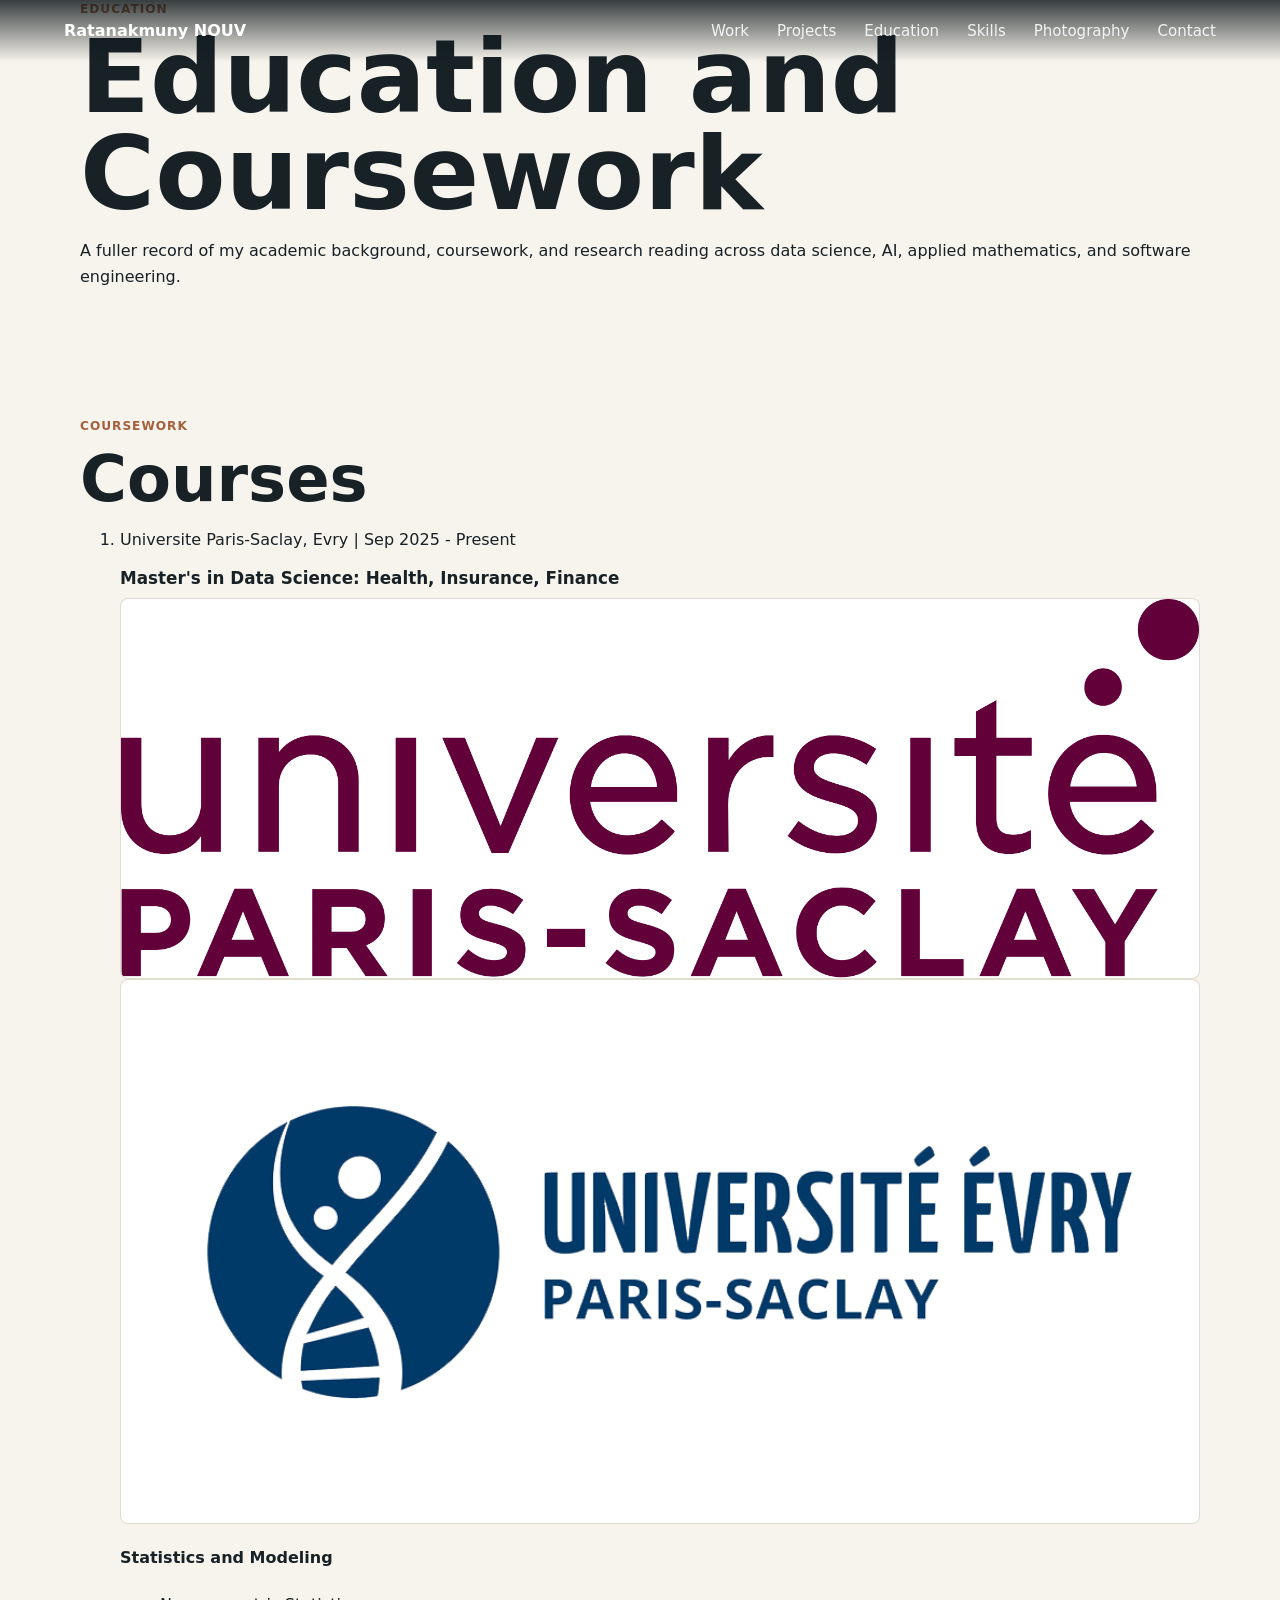
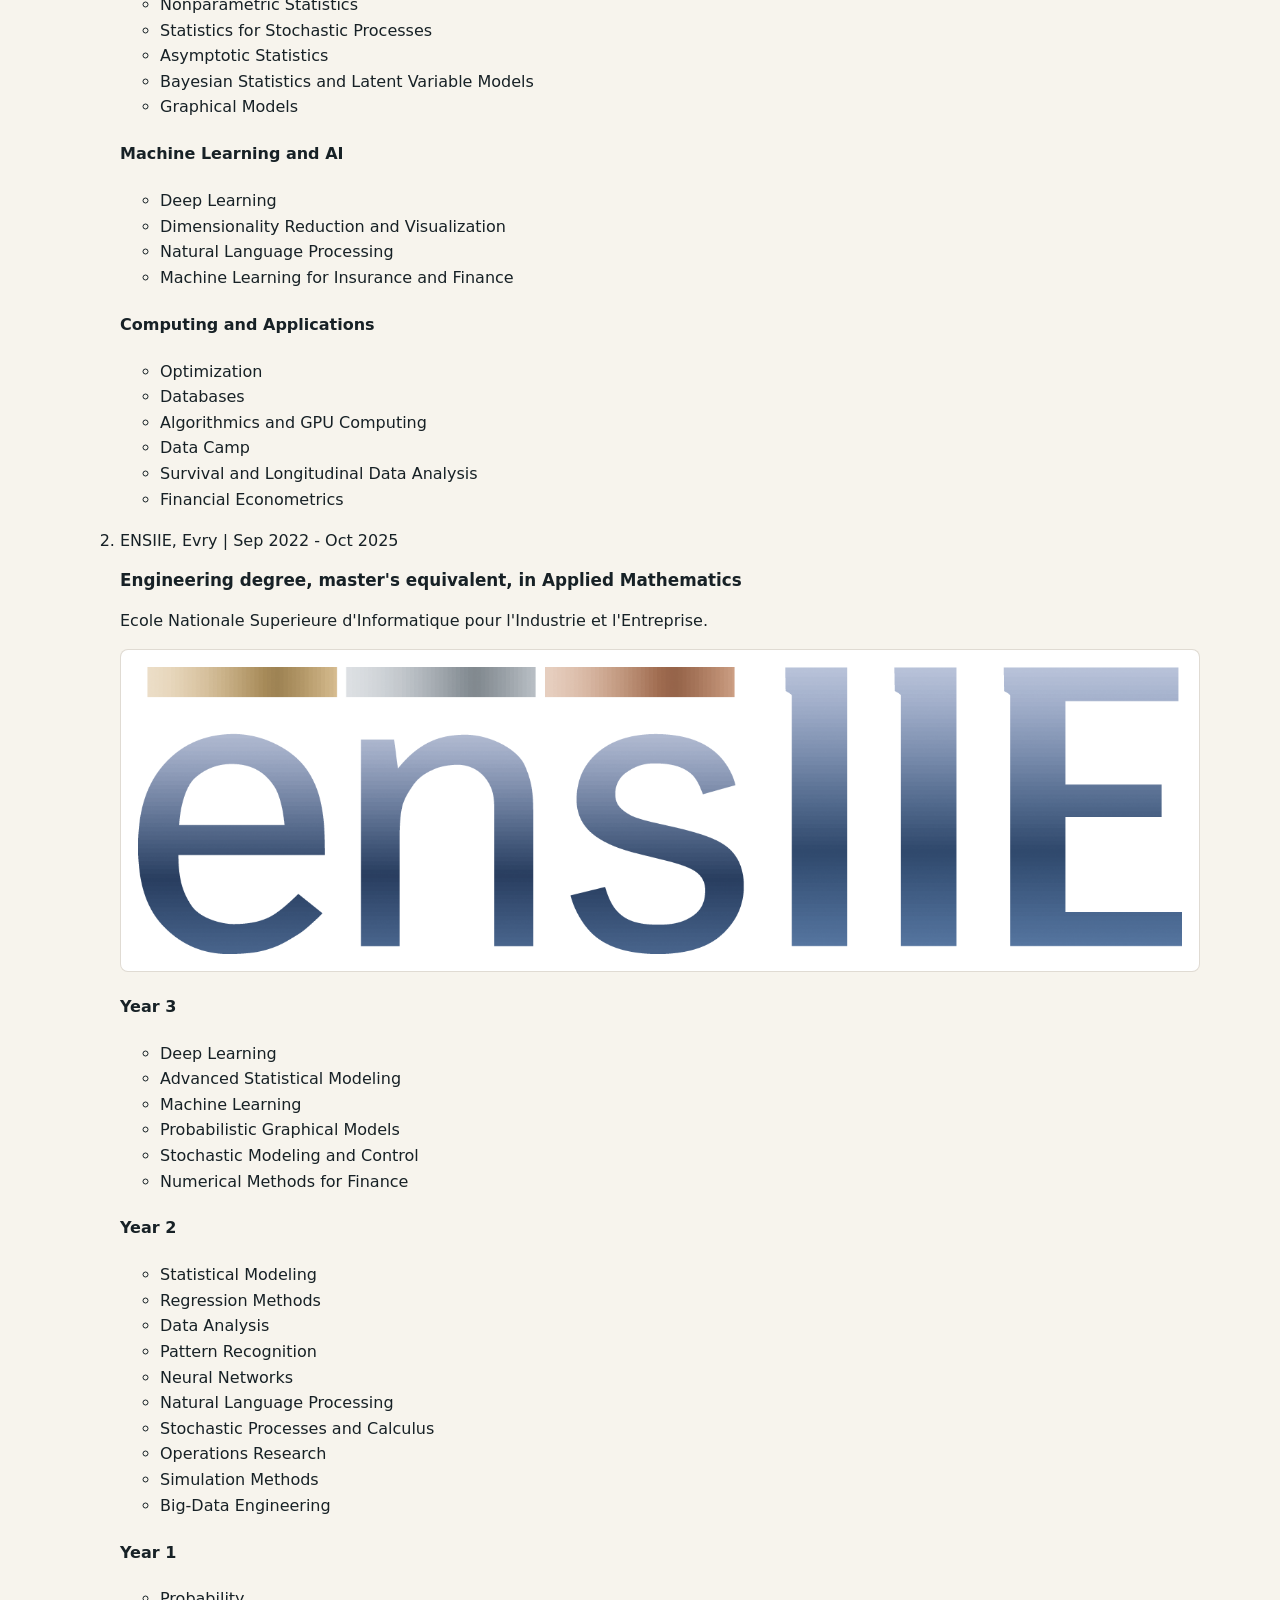
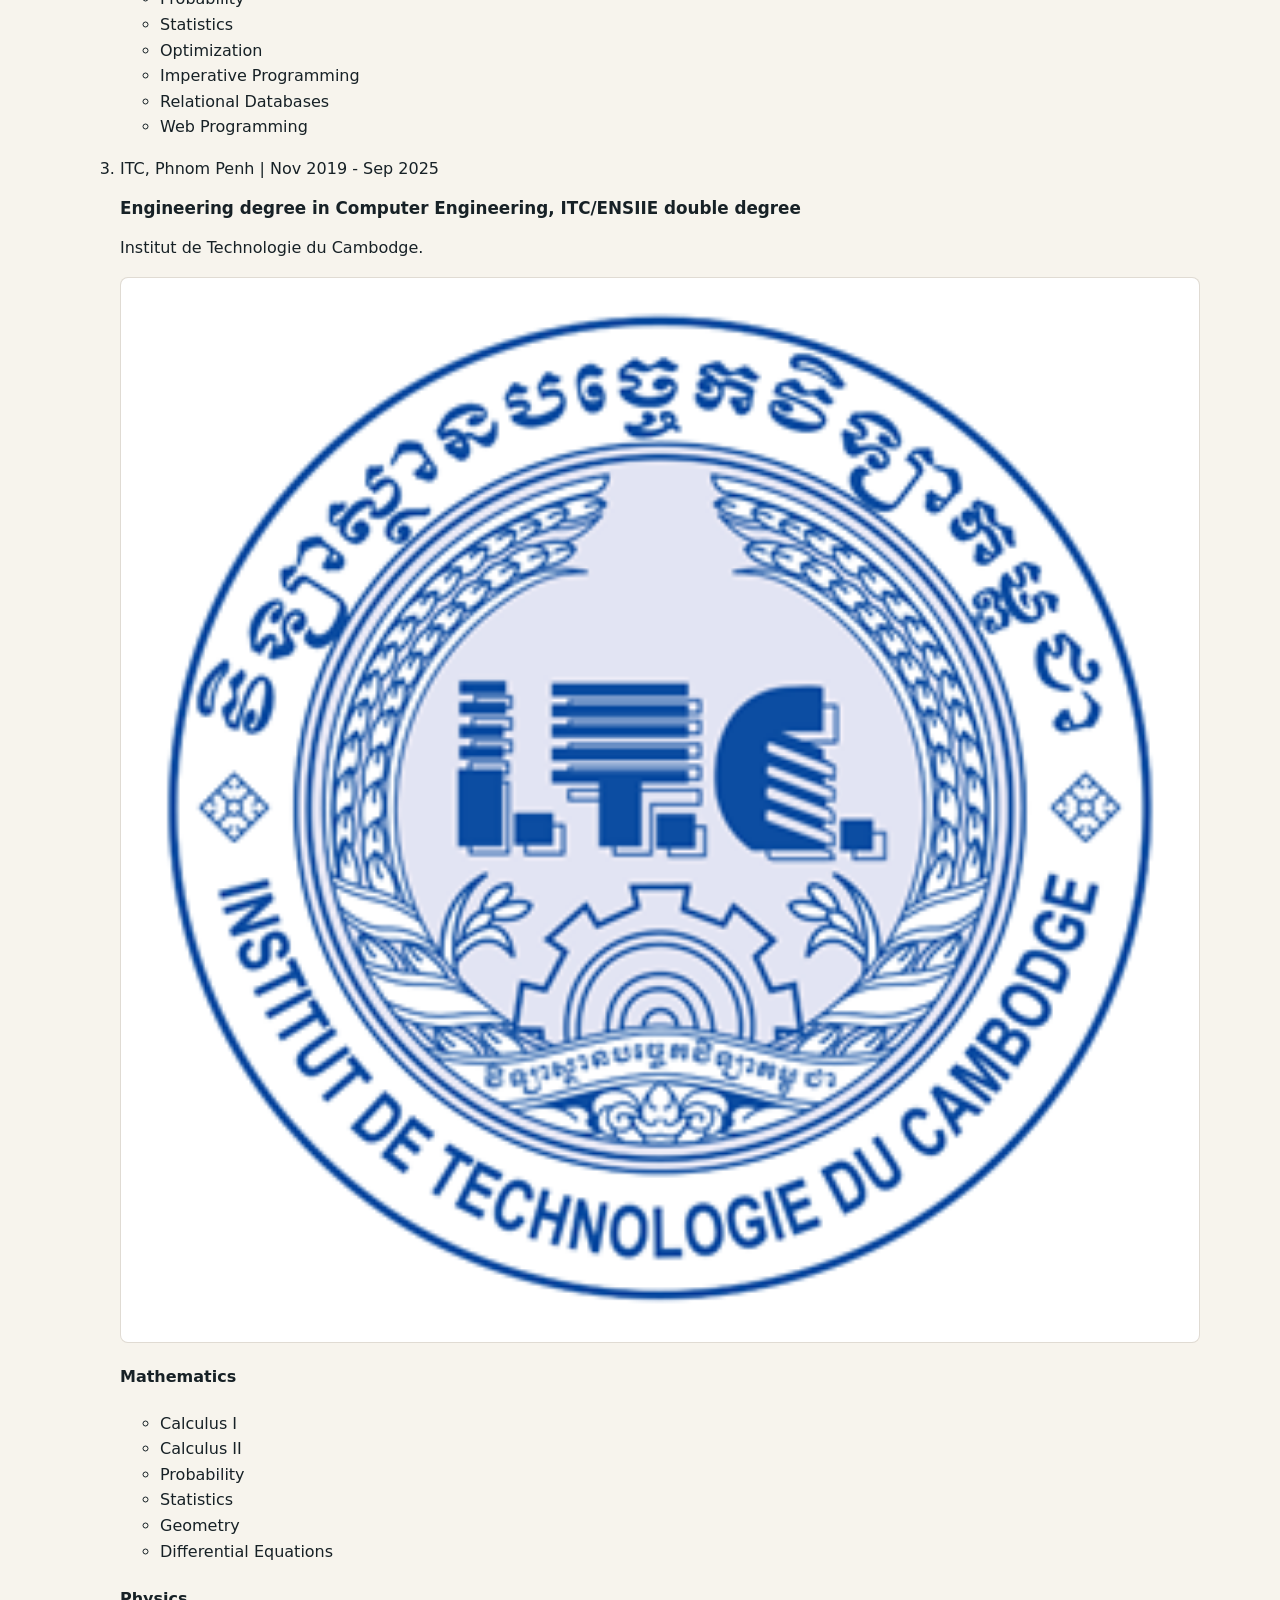
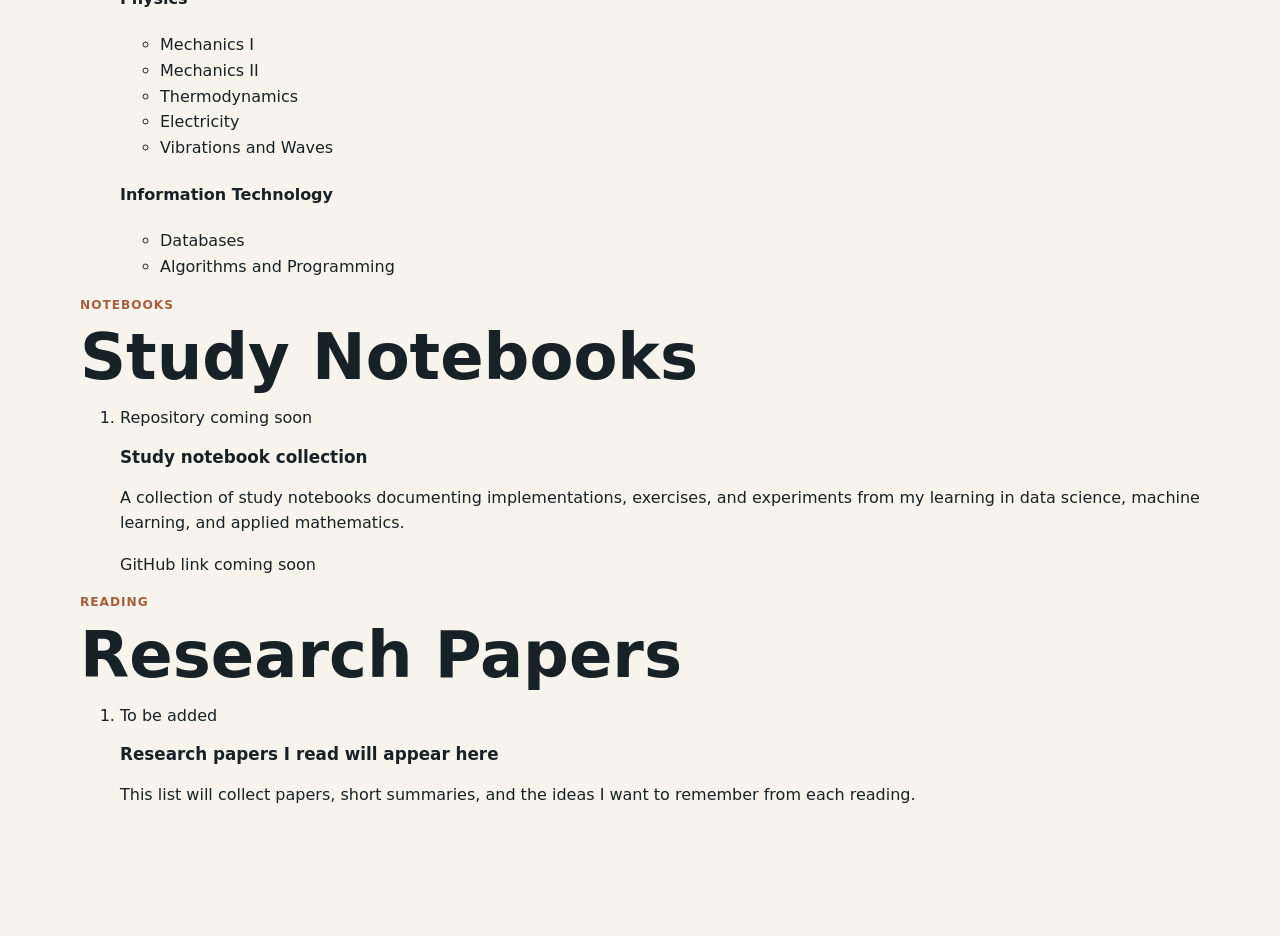
==== education.html @ 9e2388a7 "Add education page" ====
<!DOCTYPE html>
<html lang="en">
<head>
  <meta charset="UTF-8">
  <meta name="viewport" content="width=device-width, initial-scale=1.0">
  <meta name="description" content="Education, coursework, and research papers followed by Ratanakmuny NOUV, also known as rmnouv, across data science, AI, applied mathematics, and software engineering.">
  <meta name="author" content="Ratanakmuny NOUV">
  <meta name="robots" content="index, follow">
  <link rel="canonical" href="https://rmnouv.github.io/education.html">
  <meta property="og:title" content="Education | Ratanakmuny NOUV | rmnouv">
  <meta property="og:description" content="Education, coursework, and research papers followed by Ratanakmuny NOUV.">
  <meta property="og:url" content="https://rmnouv.github.io/education.html">
  <meta property="og:type" content="website">
  <meta property="og:image" content="https://rmnouv.github.io/profile.jpg">
  <meta name="twitter:card" content="summary_large_image">
  <meta name="twitter:title" content="Education | Ratanakmuny NOUV | rmnouv">
  <meta name="twitter:description" content="Education, coursework, and research papers followed by Ratanakmuny NOUV.">
  <meta name="twitter:image" content="https://rmnouv.github.io/profile.jpg">
  <title>Education | Ratanakmuny NOUV | rmnouv</title>
  <link rel="stylesheet" href="styles.css">
</head>
<body class="subpage">
  <header class="site-header">
    <a class="brand" href="index.html#top">Ratanakmuny NOUV</a>
    <nav class="nav" aria-label="Main navigation">
      <a href="index.html#work">Work</a>
      <a href="index.html#projects">Projects</a>
      <a href="education.html">Education</a>
      <a href="index.html#skills">Skills</a>
      <a href="index.html#photography">Photography</a>
      <a href="index.html#contact">Contact</a>
    </nav>
  </header>

  <main class="page-shell">
    <section class="page-hero">
      <div class="section-inner">
        <p class="section-kicker">Education</p>
        <h1>Education and Coursework</h1>
        <p>
          A fuller record of my academic background, coursework, and research reading across
          data science, AI, applied mathematics, and software engineering.
        </p>
      </div>
    </section>

    <section class="section education-detail-section">
      <div class="section-inner learning-stack">
        <section class="learning-block" aria-labelledby="courses-heading">
          <div class="learning-block-heading">
            <p class="section-kicker">Coursework</p>
            <h2 id="courses-heading">Courses</h2>
          </div>
          <ol class="learning-list">
            <li class="learning-entry">
              <div class="learning-entry-header">
                <div>
                  <p class="learning-meta">Universite Paris-Saclay, Evry | Sep 2025 - Present</p>
                  <h3>Master's in Data Science: Health, Insurance, Finance</h3>
                </div>
                <div class="learning-logos-row">
                  <div class="logo-mark learning-logo">
                    <img src="universite-paris-saclay.png" alt="Universite Paris-Saclay logo">
                  </div>
                  <div class="logo-mark learning-logo">
                    <img src="universite-evry-paris-saclay.png" alt="Universite Evry Paris-Saclay logo">
                  </div>
                </div>
              </div>
              <div class="course-groups">
                <div class="course-group">
                  <h4>Statistics and Modeling</h4>
                  <ul>
                    <li>Nonparametric Statistics</li>
                    <li>Statistics for Stochastic Processes</li>
                    <li>Asymptotic Statistics</li>
                    <li>Bayesian Statistics and Latent Variable Models</li>
                    <li>Graphical Models</li>
                  </ul>
                </div>
                <div class="course-group">
                  <h4>Machine Learning and AI</h4>
                  <ul>
                    <li>Deep Learning</li>
                    <li>Dimensionality Reduction and Visualization</li>
                    <li>Natural Language Processing</li>
                    <li>Machine Learning for Insurance and Finance</li>
                  </ul>
                </div>
                <div class="course-group">
                  <h4>Computing and Applications</h4>
                  <ul>
                    <li>Optimization</li>
                    <li>Databases</li>
                    <li>Algorithmics and GPU Computing</li>
                    <li>Data Camp</li>
                    <li>Survival and Longitudinal Data Analysis</li>
                    <li>Financial Econometrics</li>
                  </ul>
                </div>
              </div>
            </li>
            <li class="learning-entry">
              <div class="learning-entry-header">
                <div>
                  <p class="learning-meta">ENSIIE, Evry | Sep 2022 - Oct 2025</p>
                  <h3>Engineering degree, master's equivalent, in Applied Mathematics</h3>
                  <p>Ecole Nationale Superieure d'Informatique pour l'Industrie et l'Entreprise.</p>
                </div>
                <div class="logo-mark learning-logo">
                  <img src="ensiie.svg" alt="ENSIIE logo">
                </div>
              </div>
              <div class="course-groups">
                <div class="course-group">
                  <h4>Year 3</h4>
                  <ul>
                    <li>Deep Learning</li>
                    <li>Advanced Statistical Modeling</li>
                    <li>Machine Learning</li>
                    <li>Probabilistic Graphical Models</li>
                    <li>Stochastic Modeling and Control</li>
                    <li>Numerical Methods for Finance</li>
                  </ul>
                </div>
                <div class="course-group">
                  <h4>Year 2</h4>
                  <ul>
                    <li>Statistical Modeling</li>
                    <li>Regression Methods</li>
                    <li>Data Analysis</li>
                    <li>Pattern Recognition</li>
                    <li>Neural Networks</li>
                    <li>Natural Language Processing</li>
                    <li>Stochastic Processes and Calculus</li>
                    <li>Operations Research</li>
                    <li>Simulation Methods</li>
                    <li>Big-Data Engineering</li>
                  </ul>
                </div>
                <div class="course-group">
                  <h4>Year 1</h4>
                  <ul>
                    <li>Probability</li>
                    <li>Statistics</li>
                    <li>Optimization</li>
                    <li>Imperative Programming</li>
                    <li>Relational Databases</li>
                    <li>Web Programming</li>
                  </ul>
                </div>
              </div>
            </li>
            <li class="learning-entry">
              <div class="learning-entry-header">
                <div>
                  <p class="learning-meta">ITC, Phnom Penh | Nov 2019 - Sep 2025</p>
                  <h3>Engineering degree in Computer Engineering, ITC/ENSIIE double degree</h3>
                  <p>Institut de Technologie du Cambodge.</p>
                </div>
                <div class="logo-mark learning-logo">
                  <img class="itc-logo" src="itc.png" alt="Institut de Technologie du Cambodge logo">
                </div>
              </div>
              <div class="course-groups">
                <div class="course-group">
                  <h4>Mathematics</h4>
                  <ul>
                    <li>Calculus I</li>
                    <li>Calculus II</li>
                    <li>Probability</li>
                    <li>Statistics</li>
                    <li>Geometry</li>
                    <li>Differential Equations</li>
                  </ul>
                </div>
                <div class="course-group">
                  <h4>Physics</h4>
                  <ul>
                    <li>Mechanics I</li>
                    <li>Mechanics II</li>
                    <li>Thermodynamics</li>
                    <li>Electricity</li>
                    <li>Vibrations and Waves</li>
                  </ul>
                </div>
                <div class="course-group">
                  <h4>Information Technology</h4>
                  <ul>
                    <li>Databases</li>
                    <li>Algorithms and Programming</li>
                  </ul>
                </div>
              </div>
            </li>
          </ol>
        </section>

        <section class="learning-block" aria-labelledby="notebooks-heading">
          <div class="learning-block-heading">
            <p class="section-kicker">Notebooks</p>
            <h2 id="notebooks-heading">Study Notebooks</h2>
          </div>
          <ol class="learning-list">
            <li class="learning-entry">
              <p class="learning-meta">Repository coming soon</p>
              <h3>Study notebook collection</h3>
              <p>
                A collection of study notebooks documenting implementations, exercises, and
                experiments from my learning in data science, machine learning, and applied
                mathematics.
              </p>
              <span class="notebook-link pending">GitHub link coming soon</span>
            </li>
          </ol>
        </section>

        <section class="learning-block" aria-labelledby="papers-heading">
          <div class="learning-block-heading">
            <p class="section-kicker">Reading</p>
            <h2 id="papers-heading">Research Papers</h2>
          </div>
          <ol class="learning-list">
            <li class="learning-entry">
              <p class="learning-meta">To be added</p>
              <h3>Research papers I read will appear here</h3>
              <p>
                This list will collect papers, short summaries, and the ideas I want to remember
                from each reading.
              </p>
            </li>
          </ol>
        </section>
      </div>
    </section>
  </main>
</body>
</html>
---- styles.css ----
:root {
  --ink: #172126;
  --muted: #66737a;
  --paper: #f7f4ed;
  --surface: #ffffff;
  --line: #d9d4ca;
  --forest: #284b3f;
  --river: #2d6478;
  --clay: #a65f3d;
  --night: #0e1619;
  --shadow: 0 18px 45px rgba(23, 33, 38, 0.12);
}

* {
  box-sizing: border-box;
}

html {
  scroll-behavior: smooth;
}

body {
  margin: 0;
  color: var(--ink);
  background: var(--paper);
  font-family: Inter, ui-sans-serif, system-ui, -apple-system, BlinkMacSystemFont, "Segoe UI", sans-serif;
  line-height: 1.6;
}

a {
  color: inherit;
  text-decoration: none;
}

.site-header {
  position: fixed;
  top: 0;
  left: 0;
  right: 0;
  z-index: 10;
  display: flex;
  align-items: center;
  justify-content: space-between;
  gap: 24px;
  padding: 18px clamp(20px, 5vw, 64px);
  color: #fff;
  background: linear-gradient(180deg, rgba(14, 22, 25, 0.82), rgba(14, 22, 25, 0));
}

.brand {
  font-weight: 800;
  letter-spacing: 0;
}

.nav {
  display: flex;
  gap: clamp(12px, 3vw, 28px);
  font-size: 0.94rem;
}

.nav a {
  opacity: 0.88;
}

.nav a:hover {
  opacity: 1;
}

.hero {
  position: relative;
  min-height: 92svh;
  display: grid;
  align-items: end;
  padding: 130px clamp(20px, 6vw, 78px) 78px;
  overflow: hidden;
  color: #fff;
}

.hero-image,
.hero-overlay {
  position: absolute;
  inset: 0;
}

.hero-image {
  width: 100%;
  height: 100%;
  object-fit: cover;
  object-position: center 56%;
}

.hero-overlay {
  background:
    linear-gradient(90deg, rgba(14, 22, 25, 0.86) 0%, rgba(14, 22, 25, 0.58) 42%, rgba(14, 22, 25, 0.08) 100%),
    linear-gradient(180deg, rgba(14, 22, 25, 0.12) 50%, rgba(14, 22, 25, 0.62) 100%);
}

.hero-content {
  position: relative;
  max-width: 880px;
}

.eyebrow,
.section-kicker,
.tag {
  margin: 0 0 10px;
  color: var(--clay);
  font-size: 0.76rem;
  font-weight: 800;
  letter-spacing: 0.08em;
  text-transform: uppercase;
}

.hero .eyebrow {
  color: #f6c59e;
}

h1,
h2,
h3,
p {
  overflow-wrap: anywhere;
}

h1 {
  margin: 0;
  max-width: 13ch;
  font-size: clamp(3.25rem, 8vw, 7.8rem);
  line-height: 0.94;
  letter-spacing: 0;
}

h2 {
  margin: 0;
  font-size: clamp(2rem, 5vw, 4.4rem);
  line-height: 1;
  letter-spacing: 0;
}

h3 {
  margin: 0 0 8px;
  font-size: 1.05rem;
  line-height: 1.3;
}

.hero-copy {
  max-width: 620px;
  margin: 28px 0 0;
  font-size: clamp(1.08rem, 2vw, 1.35rem);
  color: rgba(255, 255, 255, 0.88);
}

.hero-actions {
  display: flex;
  flex-wrap: wrap;
  gap: 12px;
  margin-top: 34px;
}

.button {
  display: inline-flex;
  min-height: 46px;
  align-items: center;
  justify-content: center;
  border: 1px solid rgba(255, 255, 255, 0.28);
  border-radius: 4px;
  padding: 11px 18px;
  font-weight: 800;
}

.button.primary {
  color: var(--night);
  background: #fff;
}

.button.secondary {
  color: #fff;
  background: rgba(255, 255, 255, 0.1);
  backdrop-filter: blur(10px);
}

.band {
  background: var(--surface);
}

.section,
.intro,
.contact-section {
  padding: clamp(64px, 10vw, 112px) clamp(20px, 5vw, 64px);
}

.section-inner {
  width: min(1120px, 100%);
  margin: 0 auto;
}

.intro-grid {
  display: grid;
  grid-template-columns: minmax(0, 0.9fr) minmax(280px, 1fr);
  gap: clamp(28px, 7vw, 92px);
  align-items: start;
}

.intro-grid p:last-child {
  margin: 0;
  color: var(--muted);
  font-size: 1.08rem;
}

.section-heading {
  max-width: 760px;
  margin-bottom: 36px;
}

.timeline {
  border-top: 1px solid var(--line);
}

.timeline-item {
  display: grid;
  grid-template-columns: 180px minmax(0, 1fr);
  gap: clamp(22px, 5vw, 64px);
  padding: 28px 0;
  border-bottom: 1px solid var(--line);
}

.timeline-date {
  color: var(--river);
  font-weight: 800;
}

.timeline-item p {
  margin: 0;
  max-width: 820px;
}

.timeline-content {
  display: grid;
  grid-template-columns: 86px minmax(0, 1fr);
  gap: 22px;
  align-items: start;
}

.muted {
  color: var(--muted);
  font-weight: 700;
}

.projects-section {
  background: #eaf0ed;
}

.project-grid {
  display: grid;
  grid-template-columns: repeat(3, minmax(0, 1fr));
  gap: 16px;
}

.project-card,
.skill-group {
  min-height: 100%;
  border: 1px solid var(--line);
  border-radius: 8px;
  background: var(--surface);
  box-shadow: var(--shadow);
}

.project-card {
  display: flex;
  flex-direction: column;
  padding: 24px;
}

.project-card.featured {
  grid-column: span 2;
  background: var(--forest);
  color: #fff;
  border-color: rgba(255, 255, 255, 0.18);
}

.project-card.featured .tag {
  color: #f6c59e;
}

.project-card p:last-child {
  margin-bottom: 0;
  color: var(--muted);
}

.project-card.featured p:last-child {
  color: rgba(255, 255, 255, 0.78);
}

.project-link {
  display: inline-flex;
  align-self: flex-start;
  margin-top: 18px;
  color: var(--river);
  font-weight: 800;
}

.project-card .project-link {
  margin-top: auto;
  padding-top: 18px;
}

.project-card.featured .project-link {
  color: #f6c59e;
}

.project-link:hover {
  text-decoration: underline;
}

.education-section {
  background: var(--surface);
}

.logo-mark {
  display: flex;
  align-items: center;
  justify-content: center;
  overflow: hidden;
  border: 1px solid rgba(217, 212, 202, 0.82);
  border-radius: 8px;
  background: #fff;
}

.logo-mark img {
  display: block;
  width: 100%;
  height: 100%;
  object-fit: contain;
  object-position: center;
}

.company-logo {
  width: 86px;
  height: 70px;
  padding: 10px;
}

.itc-logo {
  object-fit: contain;
  object-position: center;
}

.education-timeline {
  display: flex;
  flex-direction: column;
}

.edu-item {
  display: grid;
  grid-template-columns: 24px 1fr;
  gap: 20px;
  padding-bottom: 32px;
}

.edu-item:last-child {
  padding-bottom: 0;
}

.edu-track {
  display: flex;
  flex-direction: column;
  align-items: center;
  padding-top: 5px;
}

.edu-dot {
  width: 12px;
  height: 12px;
  border-radius: 50%;
  background: var(--river);
  flex-shrink: 0;
}

.edu-track::after {
  content: '';
  flex: 1;
  width: 2px;
  background: linear-gradient(to bottom, var(--river), var(--line));
  margin-top: 8px;
}

.edu-item:last-child .edu-track::after {
  display: none;
}

.edu-content {
  display: flex;
  gap: 18px;
  align-items: center;
}

.edu-logos {
  flex-shrink: 0;
  display: flex;
  flex-direction: column;
  gap: 6px;
}

.edu-logo {
  width: 96px;
  height: 64px;
  padding: 10px 12px;
}

.edu-logos.stacked .edu-logo {
  height: 50px;
  padding: 9px 11px;
}

.edu-info {
  flex: 1;
  min-width: 0;
}

.edu-title-row {
  display: flex;
  align-items: baseline;
  justify-content: space-between;
  gap: 12px;
  flex-wrap: wrap;
  margin-bottom: 3px;
}

.edu-title-row h3 {
  margin: 0;
  font-size: 1rem;
  font-weight: 600;
}

.edu-date {
  font-size: 0.82rem;
  font-weight: 500;
  color: var(--river);
  white-space: nowrap;
}

.edu-degree {
  margin: 0;
  font-size: 0.9rem;
  color: var(--muted);
  line-height: 1.5;
}

.skills-grid {
  display: grid;
  grid-template-columns: repeat(3, minmax(0, 1fr));
  gap: 16px;
}

.skill-group {
  padding: 22px;
}

.skill-group p {
  margin: 0;
  color: var(--muted);
}

.contact-section {
  color: #fff;
  background: var(--night);
}

.contact-inner {
  display: grid;
  grid-template-columns: minmax(0, 1fr) minmax(260px, 0.7fr);
  gap: clamp(28px, 7vw, 96px);
  align-items: start;
}

.contact-inner p {
  max-width: 620px;
  color: rgba(255, 255, 255, 0.72);
}

.contact-links {
  display: grid;
  gap: 12px;
}

.contact-links a {
  display: block;
  border-bottom: 1px solid rgba(255, 255, 255, 0.22);
  padding-bottom: 12px;
  color: rgba(255, 255, 255, 0.86);
  font-weight: 800;
}

.contact-links a:hover {
  color: #fff;
}

@media (max-width: 860px) {
  .site-header {
    position: absolute;
    align-items: flex-start;
  }

  .nav {
    display: none;
  }

  .hero {
    min-height: 90svh;
    padding-top: 112px;
  }

  .hero-image {
    object-position: 58% center;
  }

  .hero-overlay {
    background:
      linear-gradient(180deg, rgba(14, 22, 25, 0.28) 0%, rgba(14, 22, 25, 0.82) 68%, rgba(14, 22, 25, 0.94) 100%),
      linear-gradient(90deg, rgba(14, 22, 25, 0.3), rgba(14, 22, 25, 0.08));
  }

  h1 {
    max-width: 13ch;
    font-size: clamp(3rem, 13vw, 5.8rem);
  }

  .intro-grid,
  .timeline-item,
  .contact-inner {
    grid-template-columns: 1fr;
  }

  .timeline-item {
    gap: 8px;
  }

  .timeline-content {
    grid-template-columns: 72px minmax(0, 1fr);
    gap: 16px;
  }

  .company-logo {
    width: 72px;
    height: 62px;
    padding: 9px;
  }

  .edu-logo {
    width: 80px;
    height: 54px;
    padding: 8px 10px;
  }

  .edu-logos.stacked .edu-logo {
    height: 43px;
  }

  .project-grid,
  .skills-grid {
    grid-template-columns: 1fr;
  }

  .project-card.featured {
    grid-column: auto;
  }
}

@media (max-width: 480px) {
  .hero {
    padding-bottom: 52px;
  }

  .hero-actions {
    align-items: stretch;
    flex-direction: column;
  }

  .button {
    width: 100%;
  }

  .timeline-content {
    grid-template-columns: 1fr;
  }

  .company-logo {
    width: 112px;
    height: 64px;
  }

  .edu-content {
    flex-direction: column;
  }

  .edu-logo {
    width: 112px;
    height: 56px;
  }

  .edu-logos.stacked .edu-logo {
    height: 44px;
  }
}
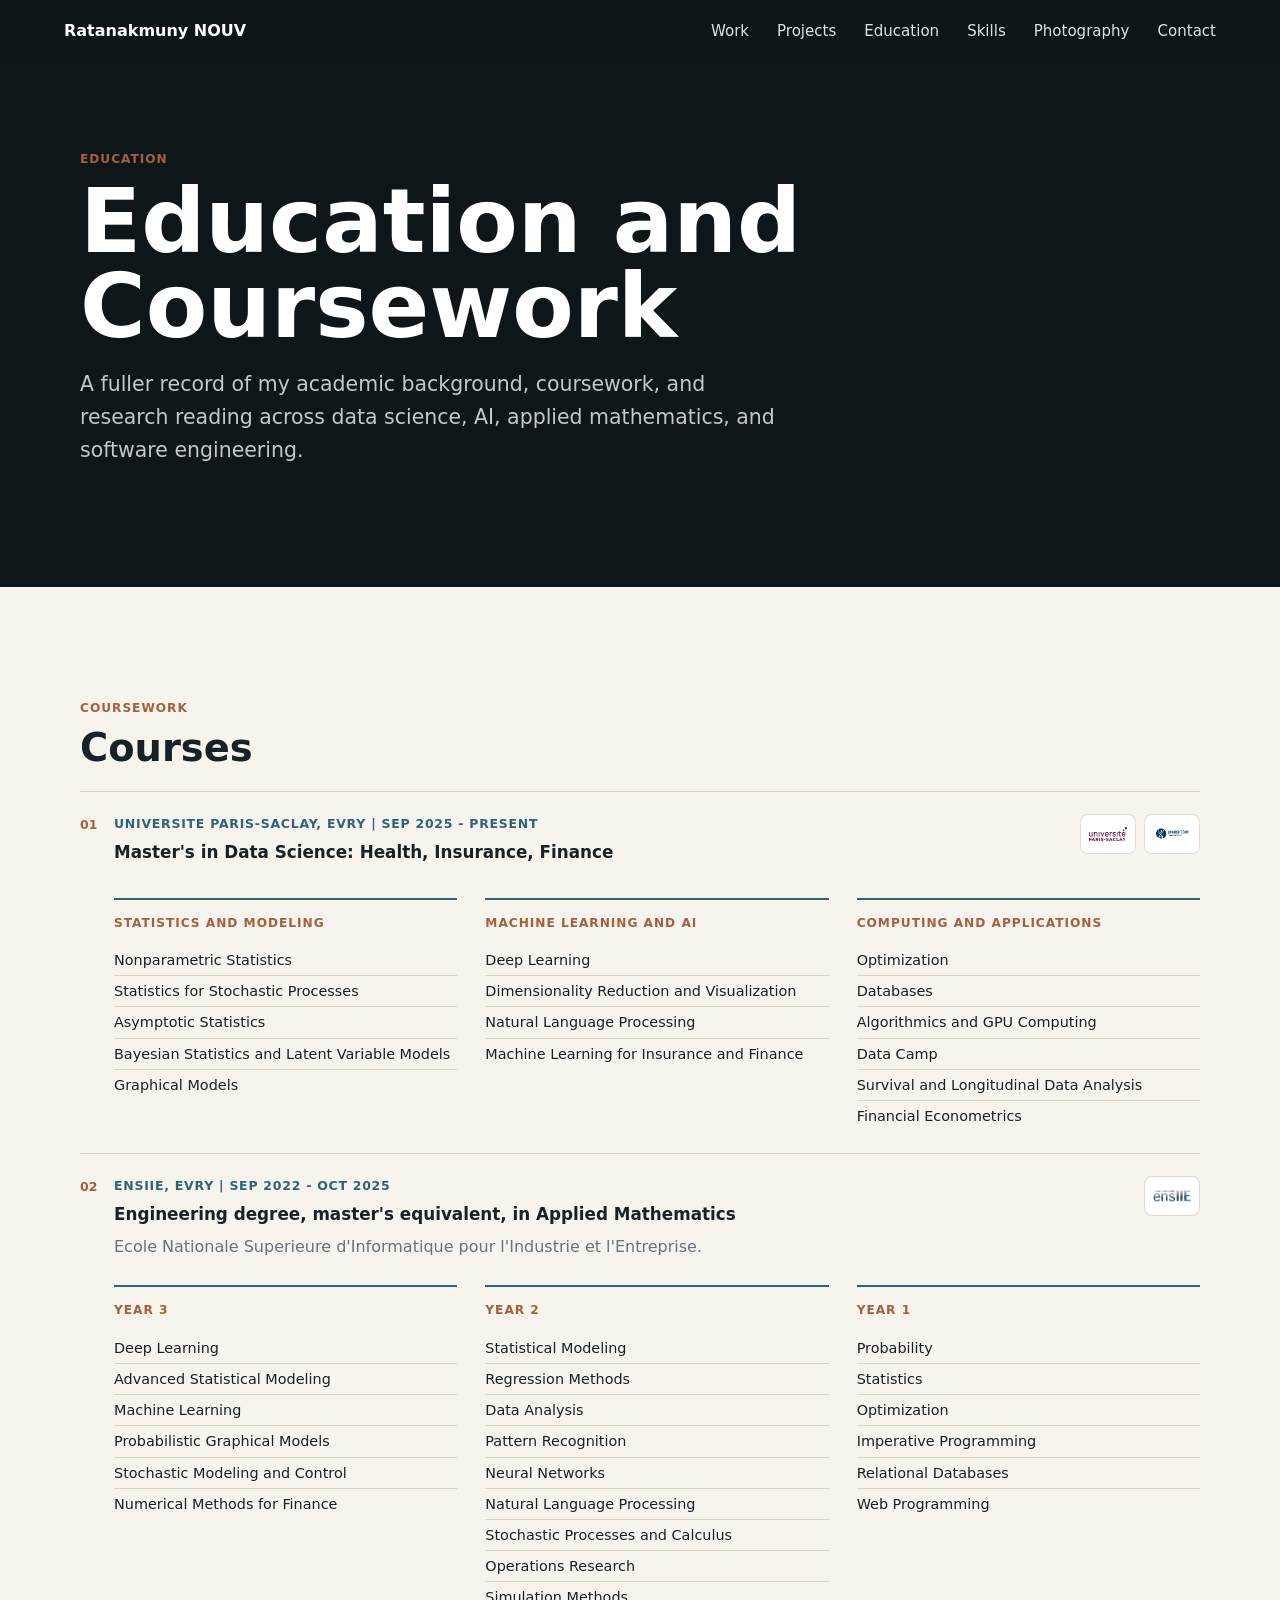
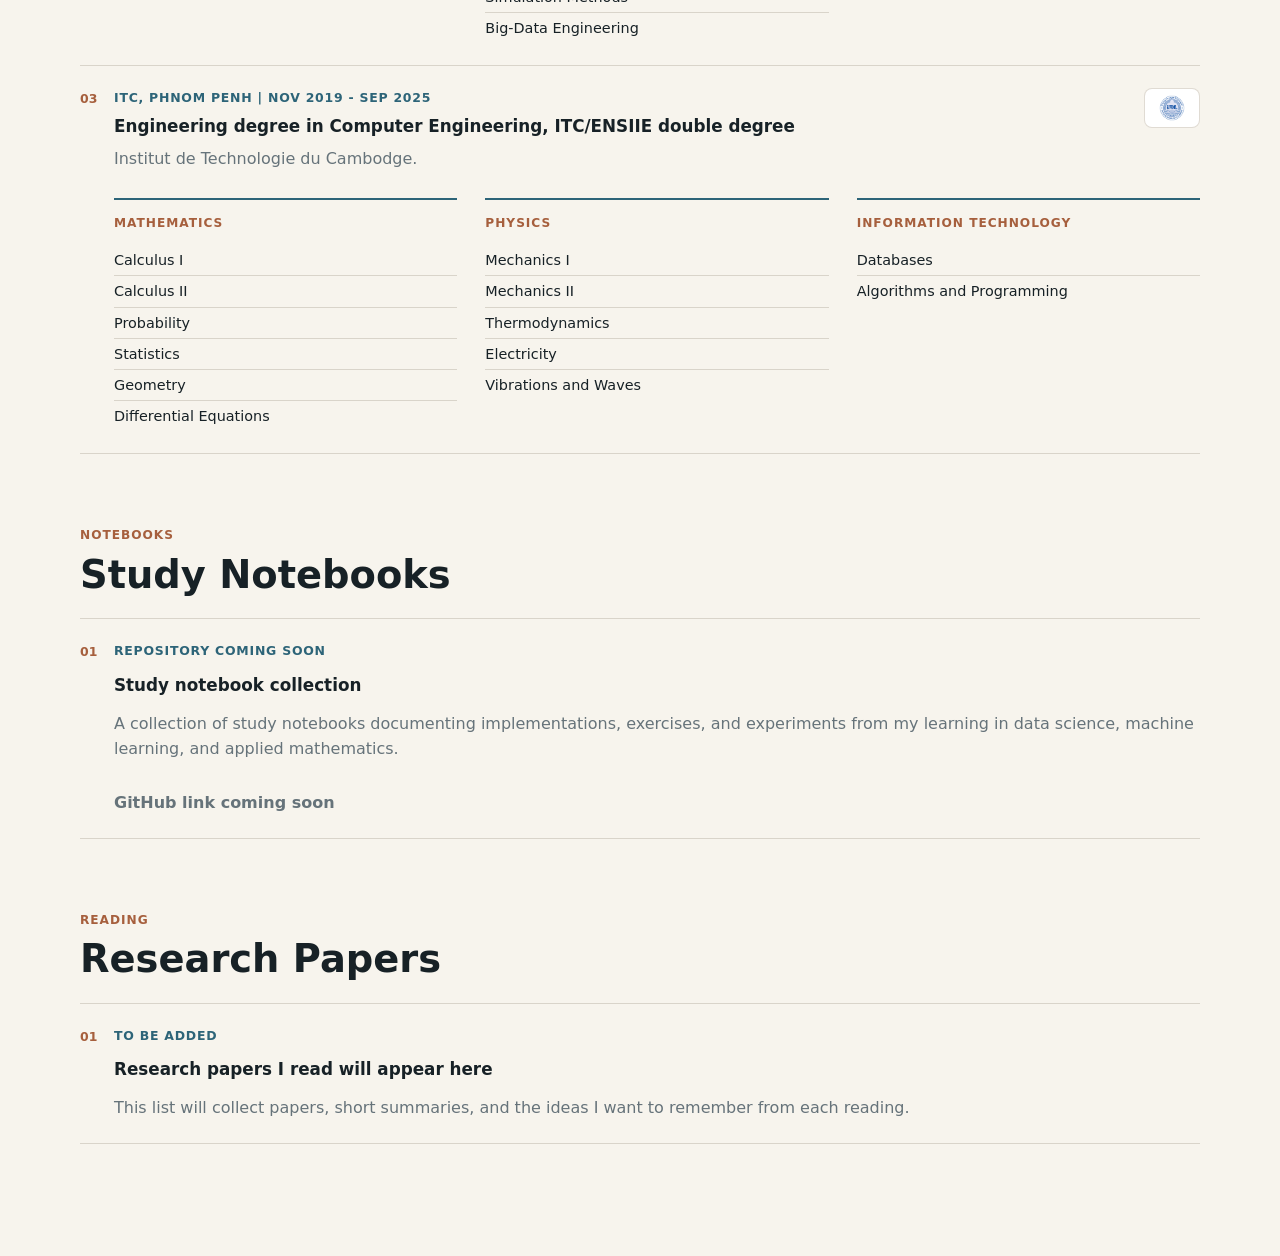
==== commit 3d87d609: "Update header photo" ====
--- a/education.html
+++ b/education.html
@@ -17,6 +17,8 @@
   <meta name="twitter:description" content="Education, coursework, and research papers followed by Ratanakmuny NOUV.">
   <meta name="twitter:image" content="https://rmnouv.github.io/profile.jpg">
   <title>Education | Ratanakmuny NOUV | rmnouv</title>
+  <link rel="icon" href="profile-favicon.png" type="image/png">
+  <link rel="apple-touch-icon" href="profile-favicon.png">
   <link rel="stylesheet" href="styles.css">
 </head>
 <body class="subpage">
--- a/styles.css
+++ b/styles.css
@@ -32,6 +32,17 @@
   text-decoration: none;
 }
 
+.icon-sprite {
+  display: none;
+}
+
+.link-icon {
+  width: 1.1em;
+  height: 1.1em;
+  flex: 0 0 auto;
+  fill: currentColor;
+}
+
 .site-header {
   position: fixed;
   top: 0;
@@ -45,6 +56,10 @@
   padding: 18px clamp(20px, 5vw, 64px);
   color: #fff;
   background: linear-gradient(180deg, rgba(14, 22, 25, 0.82), rgba(14, 22, 25, 0));
+}
+
+.subpage .site-header {
+  background: rgba(14, 22, 25, 0.94);
 }
 
 .brand {
@@ -162,6 +177,7 @@
   min-height: 46px;
   align-items: center;
   justify-content: center;
+  gap: 9px;
   border: 1px solid rgba(255, 255, 255, 0.28);
   border-radius: 4px;
   padding: 11px 18px;
@@ -350,6 +366,22 @@
   flex-direction: column;
 }
 
+.education-more-link {
+  display: inline-flex;
+  color: var(--river);
+  font-weight: 800;
+}
+
+.education-more-note {
+  max-width: 620px;
+  margin: 32px 0 10px;
+  color: var(--muted);
+}
+
+.education-more-link:hover {
+  text-decoration: underline;
+}
+
 .edu-item {
   display: grid;
   grid-template-columns: 24px 1fr;
@@ -439,11 +471,222 @@
   white-space: nowrap;
 }
 
+.edu-institution {
+  margin: 0 0 2px;
+  color: var(--muted);
+  font-size: 0.88rem;
+  font-style: italic;
+  line-height: 1.45;
+}
+
 .edu-degree {
   margin: 0;
   font-size: 0.9rem;
   color: var(--muted);
   line-height: 1.5;
+}
+
+.photography-section {
+  background: #eef1ee;
+}
+
+.photography-inner {
+  display: grid;
+  grid-template-columns: minmax(0, 0.9fr) minmax(280px, 1fr);
+  gap: clamp(28px, 7vw, 92px);
+  align-items: start;
+}
+
+.photography-inner .section-heading {
+  margin-bottom: 0;
+}
+
+.photography-panel {
+  border-left: 3px solid var(--clay);
+  padding-left: 24px;
+}
+
+.photography-panel p {
+  max-width: 620px;
+  margin: 0;
+  color: var(--muted);
+  font-size: 1.08rem;
+}
+
+.photography-link {
+  margin-top: 24px;
+  color: #fff;
+  background: var(--forest);
+  border-color: var(--forest);
+}
+
+.page-shell {
+  background: var(--paper);
+}
+
+.page-hero {
+  padding: 150px clamp(20px, 5vw, 64px) clamp(64px, 9vw, 100px);
+  color: #fff;
+  background: var(--night);
+}
+
+.page-hero h1 {
+  max-width: 12ch;
+  font-size: clamp(3rem, 7vw, 7rem);
+}
+
+.page-hero p:last-child {
+  max-width: 720px;
+  color: rgba(255, 255, 255, 0.76);
+  font-size: clamp(1.05rem, 2vw, 1.28rem);
+}
+
+.education-detail-section {
+  background: var(--paper);
+}
+
+.learning-stack {
+  display: grid;
+  gap: 72px;
+}
+
+.learning-block {
+  display: grid;
+  gap: 24px;
+}
+
+.learning-block-heading {
+  max-width: 760px;
+}
+
+.learning-block h2 {
+  font-size: clamp(1.7rem, 3vw, 2.8rem);
+}
+
+.learning-list {
+  display: grid;
+  border-top: 1px solid var(--line);
+  gap: 0;
+  margin: 0;
+  padding: 0;
+  list-style: none;
+}
+
+.learning-entry {
+  position: relative;
+  display: grid;
+  gap: 6px;
+  border-bottom: 1px solid var(--line);
+  padding: 22px 0 22px 34px;
+  counter-increment: learning-item;
+}
+
+.learning-list {
+  counter-reset: learning-item;
+}
+
+.learning-entry::before {
+  content: counter(learning-item, decimal-leading-zero);
+  position: absolute;
+  top: 23px;
+  left: 0;
+  color: var(--clay);
+  font-size: 0.78rem;
+  font-weight: 900;
+}
+
+.learning-entry-header {
+  display: flex;
+  justify-content: space-between;
+  align-items: flex-start;
+  gap: 16px;
+}
+
+.learning-entry-header > div:first-child {
+  flex: 1;
+  min-width: 0;
+}
+
+.learning-logos-row {
+  display: flex;
+  gap: 8px;
+  flex-shrink: 0;
+}
+
+.learning-logo {
+  width: 56px;
+  height: 40px;
+  padding: 6px 8px;
+  flex-shrink: 0;
+}
+
+.learning-meta {
+  margin: 0 0 8px;
+  color: var(--river);
+  font-size: 0.78rem;
+  font-weight: 800;
+  letter-spacing: 0.06em;
+  text-transform: uppercase;
+}
+
+.learning-entry p:last-child {
+  margin-bottom: 0;
+  color: var(--muted);
+}
+
+.learning-entry p:not(.learning-meta) {
+  margin-top: 0;
+  color: var(--muted);
+}
+
+.notebook-link {
+  display: inline-flex;
+  align-self: flex-start;
+  margin-top: 6px;
+  font-weight: 800;
+}
+
+.notebook-link.pending {
+  color: var(--muted);
+}
+
+.course-groups {
+  display: grid;
+  grid-template-columns: repeat(3, minmax(0, 1fr));
+  gap: 28px;
+  margin-top: 20px;
+}
+
+.course-group {
+  padding-top: 14px;
+  border-top: 2px solid var(--river);
+}
+
+.course-group h4 {
+  margin: 0 0 12px;
+  color: var(--clay);
+  font-size: 0.76rem;
+  font-weight: 800;
+  letter-spacing: 0.08em;
+  text-transform: uppercase;
+}
+
+.course-group ul {
+  margin: 0;
+  padding: 0;
+  list-style: none;
+}
+
+.course-group li {
+  padding: 5px 0;
+  color: var(--ink);
+  font-size: 0.9rem;
+  line-height: 1.4;
+  border-bottom: 1px solid var(--line);
+}
+
+.course-group li:last-child {
+  border-bottom: none;
 }
 
 .skills-grid {
@@ -458,6 +701,45 @@
 
 .skill-group p {
   margin: 0;
+  color: var(--muted);
+}
+
+.languages-section {
+  padding-top: clamp(40px, 7vw, 76px);
+  background: var(--paper);
+}
+
+.languages-inner {
+  display: grid;
+  grid-template-columns: minmax(0, 0.55fr) minmax(280px, 1fr);
+  gap: clamp(24px, 6vw, 72px);
+  align-items: start;
+}
+
+.languages-inner h2 {
+  font-size: clamp(1.8rem, 3vw, 3.1rem);
+}
+
+.language-list {
+  display: grid;
+  gap: 0;
+  border-top: 1px solid var(--line);
+}
+
+.language-item {
+  display: grid;
+  grid-template-columns: 120px minmax(0, 1fr);
+  gap: 18px;
+  border-bottom: 1px solid var(--line);
+  padding: 14px 0;
+}
+
+.language-item h3,
+.language-item p {
+  margin: 0;
+}
+
+.language-item p {
   color: var(--muted);
 }
 
@@ -478,13 +760,20 @@
   color: rgba(255, 255, 255, 0.72);
 }
 
+.contact-notice {
+  margin-top: 18px;
+  font-size: 0.92rem;
+}
+
 .contact-links {
   display: grid;
   gap: 12px;
 }
 
 .contact-links a {
-  display: block;
+  display: flex;
+  align-items: center;
+  gap: 10px;
   border-bottom: 1px solid rgba(255, 255, 255, 0.22);
   padding-bottom: 12px;
   color: rgba(255, 255, 255, 0.86);
@@ -526,6 +815,8 @@
   }
 
   .intro-grid,
+  .photography-inner,
+  .languages-inner,
   .timeline-item,
   .contact-inner {
     grid-template-columns: 1fr;
@@ -557,6 +848,7 @@
   }
 
   .project-grid,
+  .course-groups,
   .skills-grid {
     grid-template-columns: 1fr;
   }
@@ -580,6 +872,11 @@
     width: 100%;
   }
 
+  .language-item {
+    grid-template-columns: 1fr;
+    gap: 4px;
+  }
+
   .timeline-content {
     grid-template-columns: 1fr;
   }
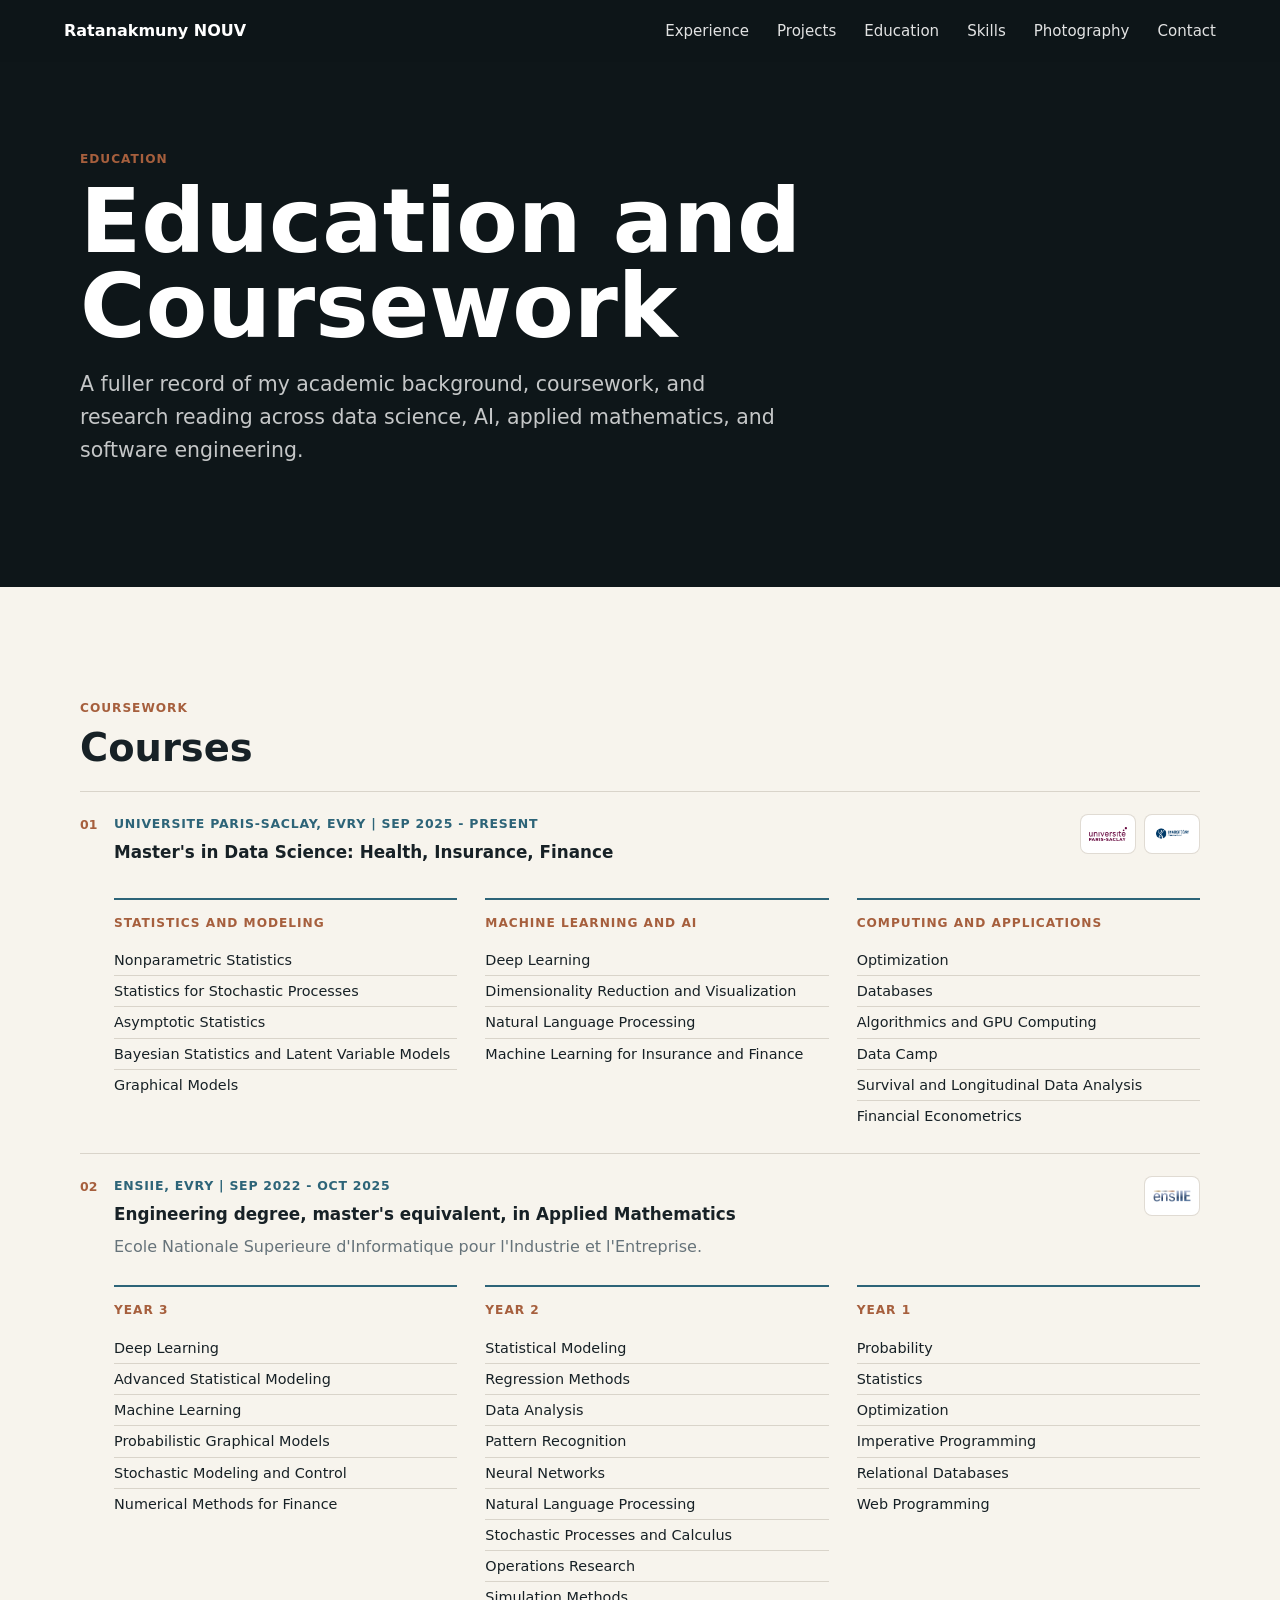
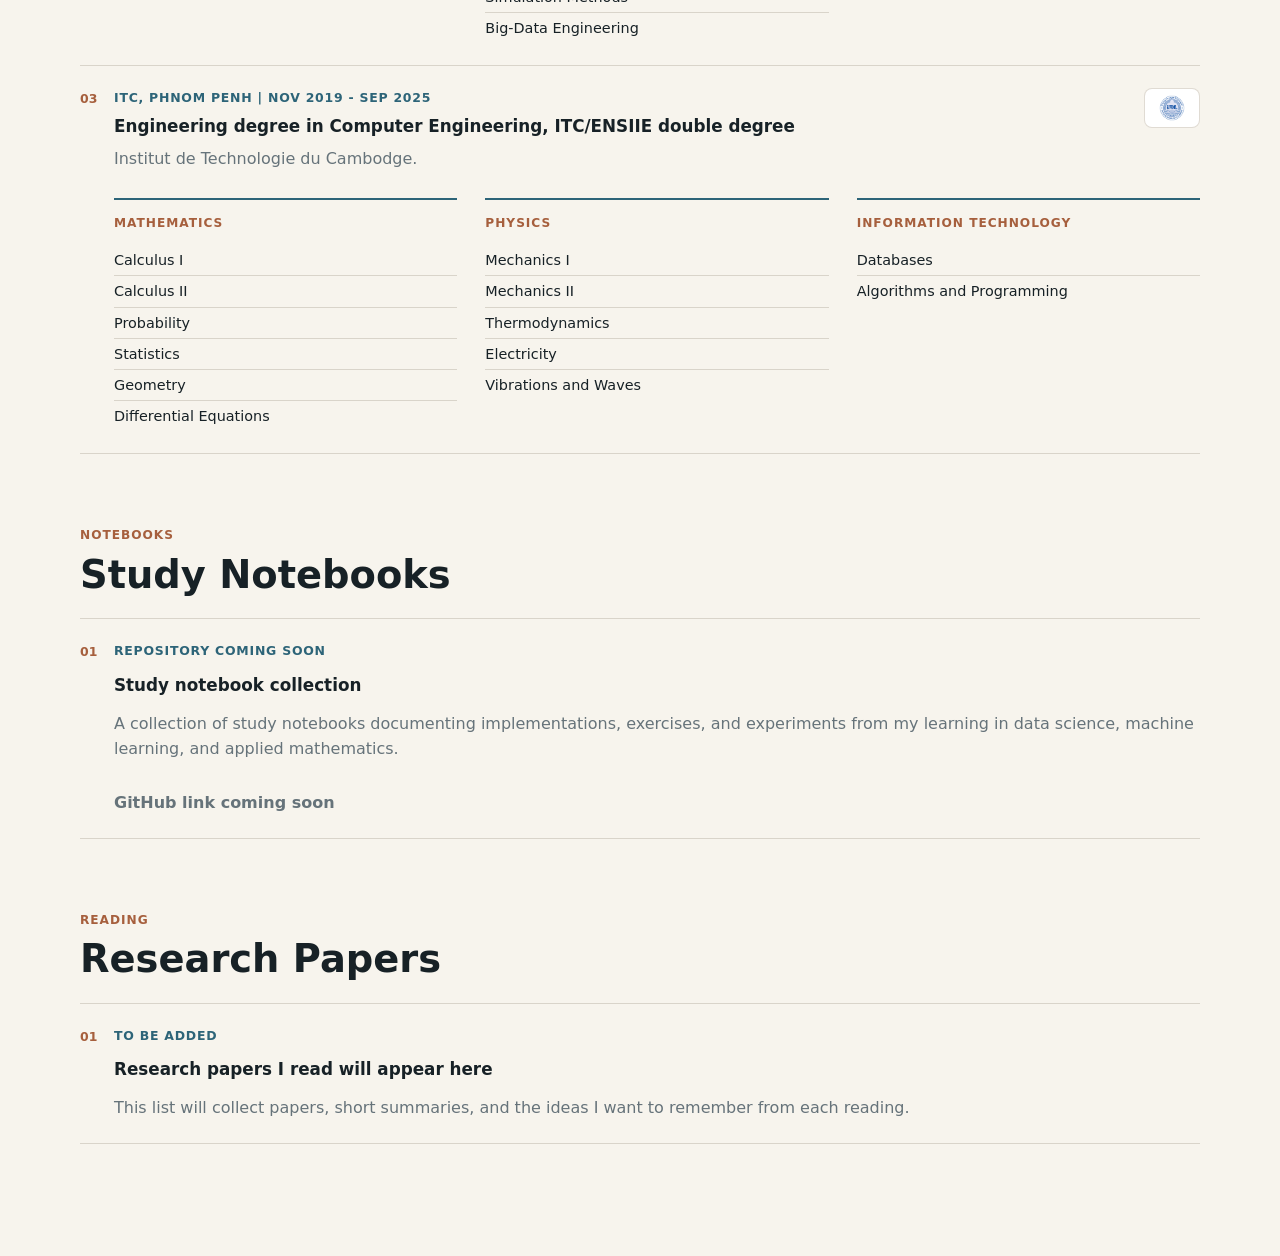
==== commit fdc17c5f: "Update header from Work to Experience" ====
--- a/education.html
+++ b/education.html
@@ -25,7 +25,7 @@
   <header class="site-header">
     <a class="brand" href="index.html#top">Ratanakmuny NOUV</a>
     <nav class="nav" aria-label="Main navigation">
-      <a href="index.html#work">Work</a>
+      <a href="index.html#work">Experience</a>
       <a href="index.html#projects">Projects</a>
       <a href="education.html">Education</a>
       <a href="index.html#skills">Skills</a>
--- a/styles.css
+++ b/styles.css
@@ -134,7 +134,7 @@
 h2,
 h3,
 p {
-  overflow-wrap: anywhere;
+  overflow-wrap: break-word;
 }
 
 h1 {
@@ -217,6 +217,12 @@
   align-items: start;
 }
 
+.intro-grid h2 {
+  max-width: 680px;
+  font-size: clamp(2.1rem, 4vw, 3.55rem);
+  line-height: 1.06;
+}
+
 .intro-grid p:last-child {
   margin: 0;
   color: var(--muted);
@@ -717,7 +723,7 @@
 }
 
 .languages-inner h2 {
-  font-size: clamp(1.8rem, 3vw, 3.1rem);
+  font-size: clamp(1.8rem, 2.5vw, 2.4rem);
 }
 
 .language-list {
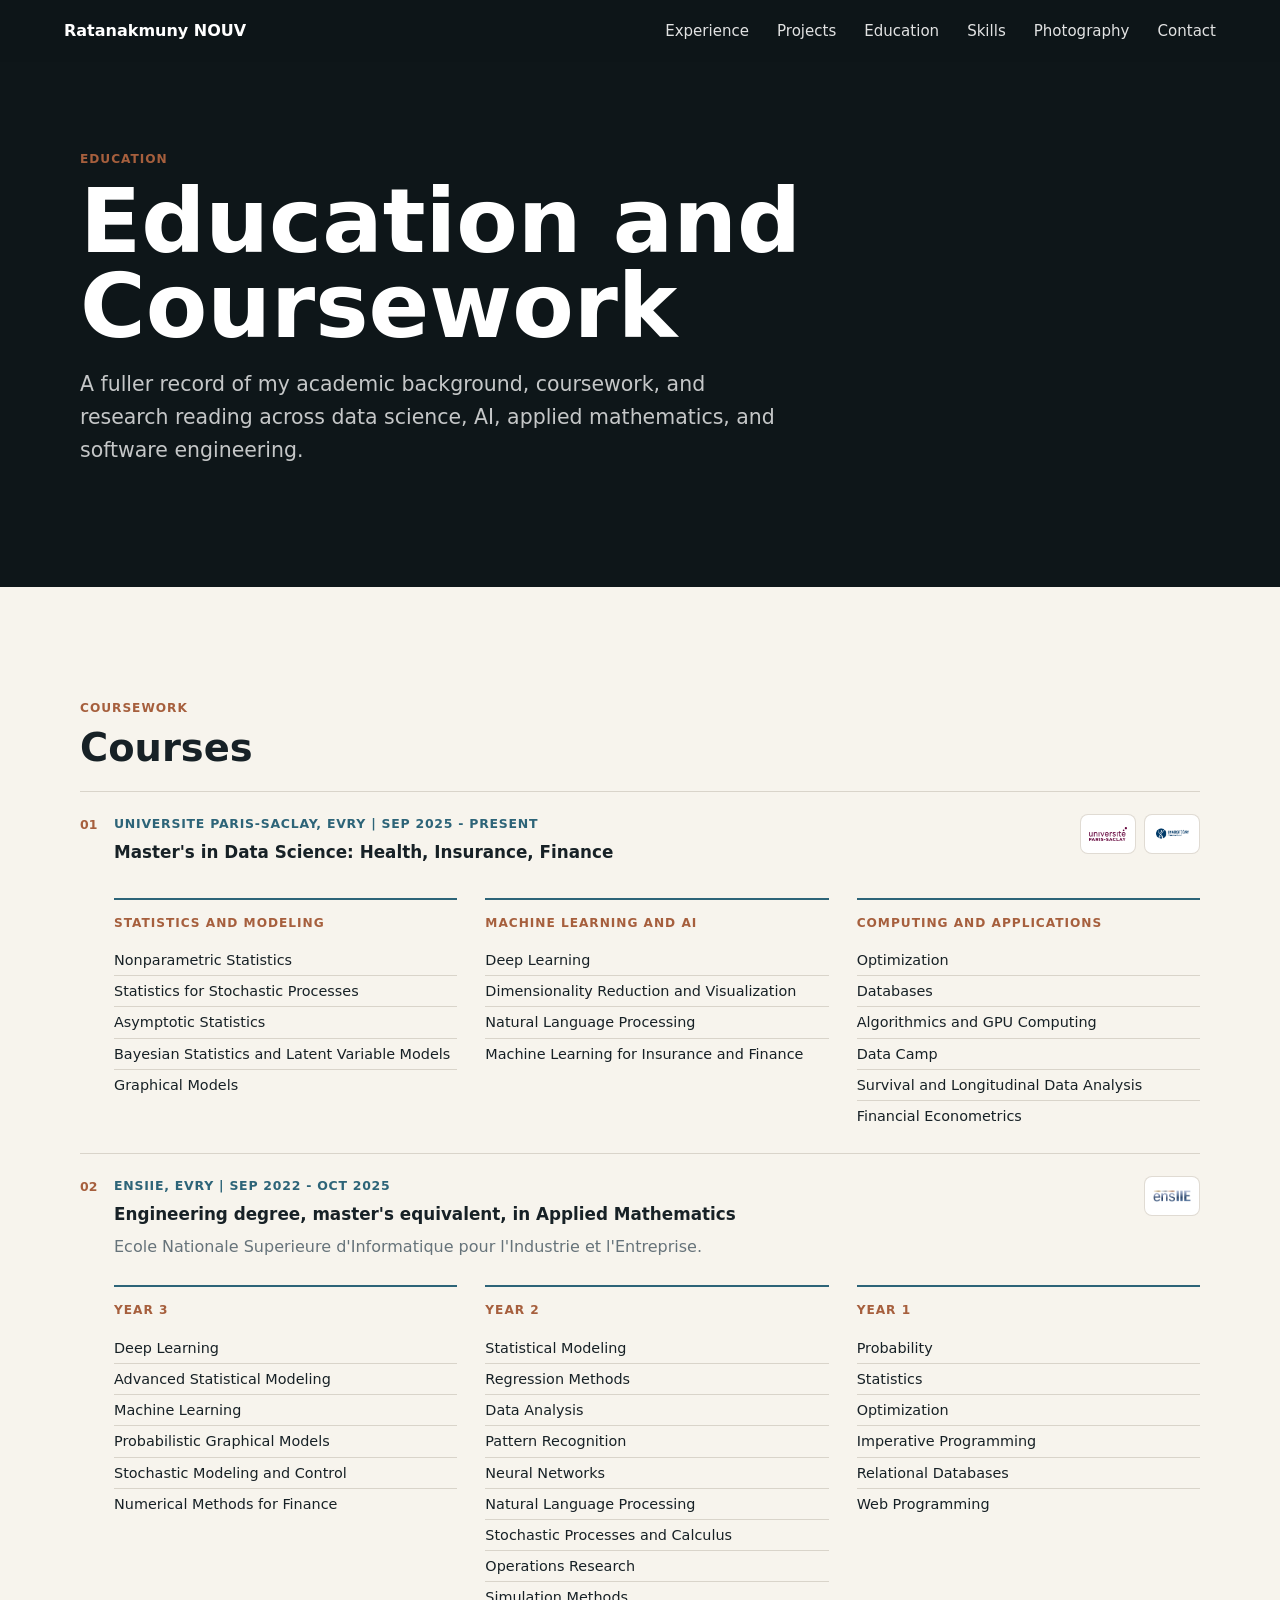
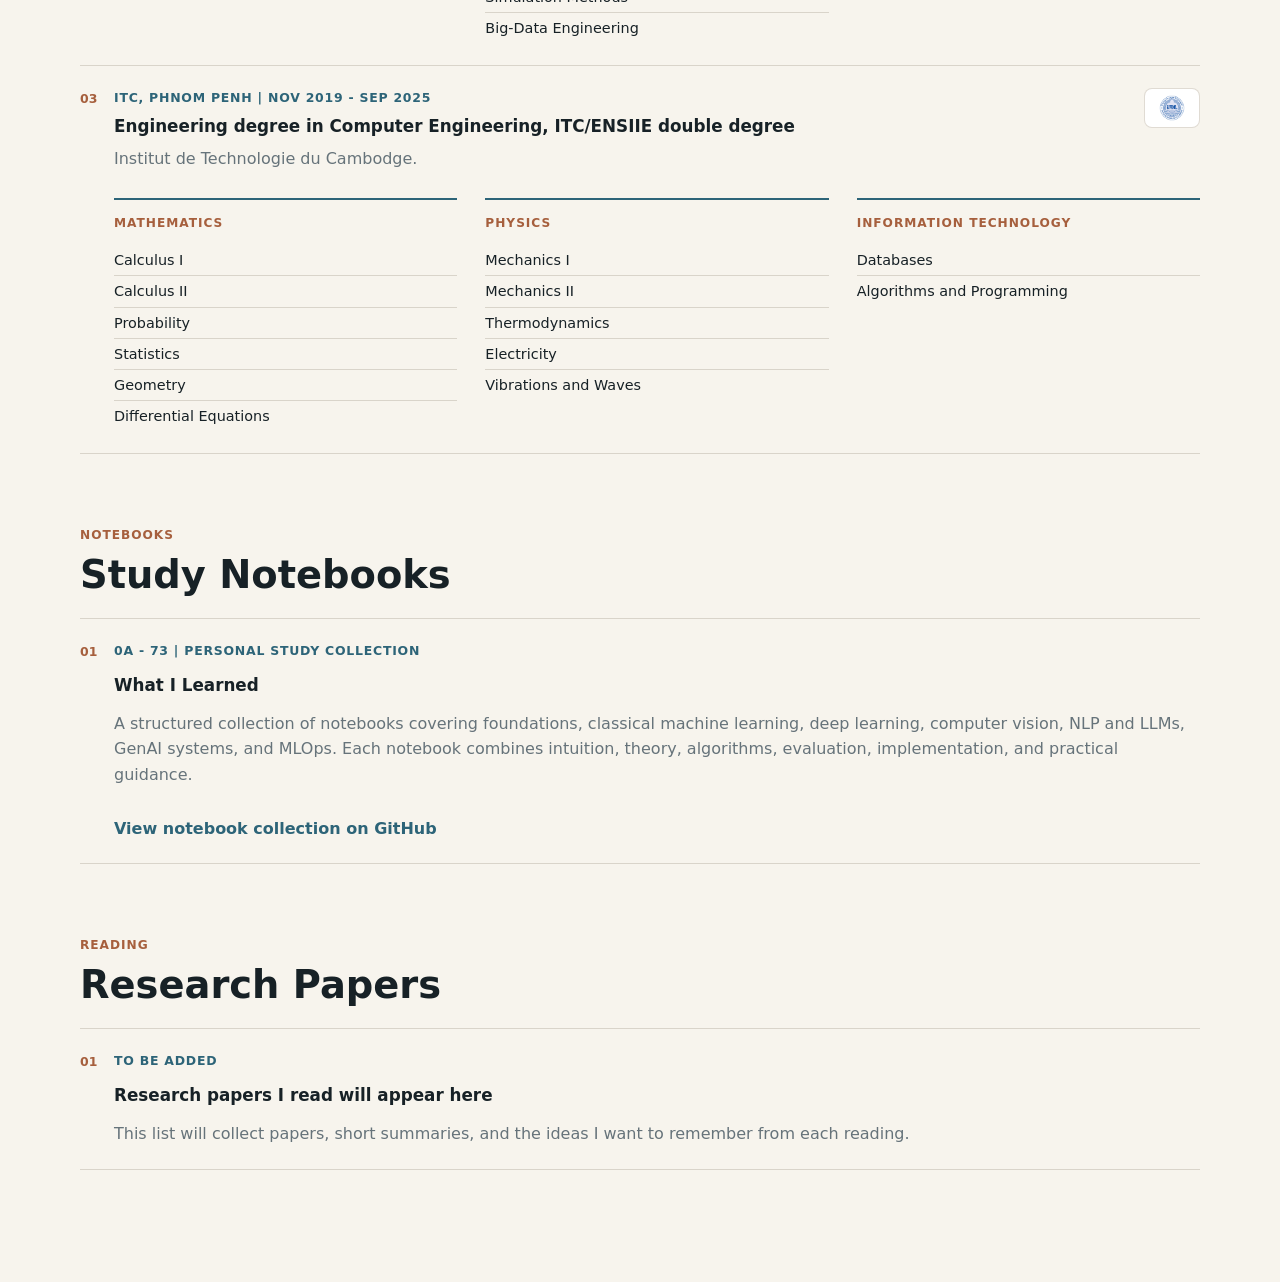
==== commit e5a13432: "Upload what i learn git" ====
--- a/education.html
+++ b/education.html
@@ -32,6 +32,11 @@
       <a href="index.html#photography">Photography</a>
       <a href="index.html#contact">Contact</a>
     </nav>
+    <button class="nav-toggle" aria-label="Toggle navigation" aria-expanded="false">
+      <span></span>
+      <span></span>
+      <span></span>
+    </button>
   </header>
 
   <main class="page-shell">
@@ -205,14 +210,15 @@
           </div>
           <ol class="learning-list">
             <li class="learning-entry">
-              <p class="learning-meta">Repository coming soon</p>
-              <h3>Study notebook collection</h3>
+              <p class="learning-meta">0a - 73 | Personal study collection</p>
+              <h3>What I Learned</h3>
               <p>
-                A collection of study notebooks documenting implementations, exercises, and
-                experiments from my learning in data science, machine learning, and applied
-                mathematics.
+                A structured collection of notebooks covering foundations, classical machine
+                learning, deep learning, computer vision, NLP and LLMs, GenAI systems, and MLOps.
+                Each notebook combines intuition, theory, algorithms, evaluation, implementation,
+                and practical guidance.
               </p>
-              <span class="notebook-link pending">GitHub link coming soon</span>
+              <a class="notebook-link" href="https://github.com/rmnouv/what-I-learned" target="_blank" rel="noreferrer">View notebook collection on GitHub</a>
             </li>
           </ol>
         </section>
@@ -236,5 +242,19 @@
       </div>
     </section>
   </main>
+  <script>
+    var toggle = document.querySelector('.nav-toggle');
+    var nav = document.querySelector('.nav');
+    toggle.addEventListener('click', function () {
+      var open = document.body.classList.toggle('nav-open');
+      toggle.setAttribute('aria-expanded', open);
+    });
+    nav.querySelectorAll('a').forEach(function (link) {
+      link.addEventListener('click', function () {
+        document.body.classList.remove('nav-open');
+        toggle.setAttribute('aria-expanded', 'false');
+      });
+    });
+  </script>
 </body>
 </html>
--- a/styles.css
+++ b/styles.css
@@ -30,6 +30,12 @@
 a {
   color: inherit;
   text-decoration: none;
+  display: inline-block;
+  transition: opacity 0.2s ease, transform 0.2s ease;
+}
+
+a:hover {
+  transform: translateY(-3px);
 }
 
 .icon-sprite {
@@ -78,6 +84,65 @@
 }
 
 .nav a:hover {
+  opacity: 1;
+}
+
+.nav-toggle {
+  display: none;
+  flex-direction: column;
+  justify-content: center;
+  gap: 5px;
+  background: none;
+  border: none;
+  cursor: pointer;
+  padding: 6px;
+  z-index: 12;
+}
+
+.nav-toggle span {
+  display: block;
+  width: 24px;
+  height: 2px;
+  background: #fff;
+  border-radius: 2px;
+  transition: transform 0.25s ease, opacity 0.25s ease;
+}
+
+.nav-open .nav-toggle span:nth-child(1) {
+  transform: translateY(7px) rotate(45deg);
+}
+
+.nav-open .nav-toggle span:nth-child(2) {
+  opacity: 0;
+}
+
+.nav-open .nav-toggle span:nth-child(3) {
+  transform: translateY(-7px) rotate(-45deg);
+}
+
+body.nav-open {
+  overflow: hidden;
+}
+
+.nav-open .nav {
+  display: flex !important;
+  flex-direction: column;
+  align-items: center;
+  justify-content: center;
+  gap: 32px;
+  position: fixed;
+  inset: 0;
+  z-index: 11;
+  background: var(--night);
+  font-size: 1.4rem;
+  font-weight: 700;
+}
+
+.nav-open .nav a {
+  opacity: 0.88;
+}
+
+.nav-open .nav a:hover {
   opacity: 1;
 }
 
@@ -649,11 +714,12 @@
   display: inline-flex;
   align-self: flex-start;
   margin-top: 6px;
+  color: var(--river);
   font-weight: 800;
 }
 
-.notebook-link.pending {
-  color: var(--muted);
+.notebook-link:hover {
+  text-decoration: underline;
 }
 
 .course-groups {
@@ -800,6 +866,10 @@
     display: none;
   }
 
+  .nav-toggle {
+    display: flex;
+  }
+
   .hero {
     min-height: 90svh;
     padding-top: 112px;
